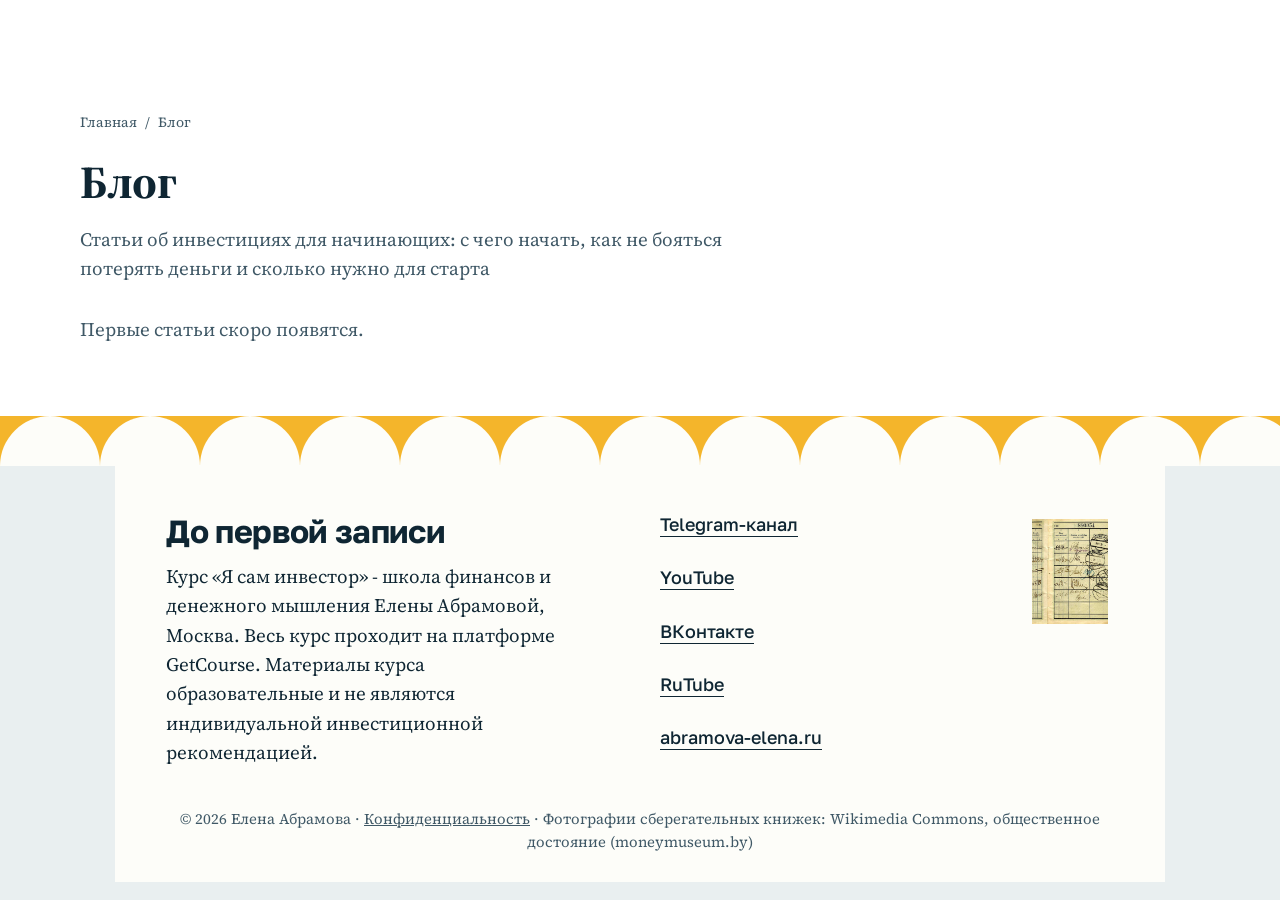
==== blog/index.html @ d952c11c "SEO-блог: установка, 3 статьи-черновика (инвестиции для начинающих) Co-Authored-By: Claude Sonnet 5." ====
<!DOCTYPE html>
<html lang="ru">
<head>
<meta charset="UTF-8">
<meta name="viewport" content="width=device-width, initial-scale=1.0">
<title>Блог - Я сам инвестор</title>
<meta name="description" content="Статьи об инвестициях для начинающих: с чего начать, как не бояться потерять деньги и сколько нужно для старта">
<link rel="canonical" href="https://investor.abramova-elena.ru/blog/">
<meta name="robots" content="index, follow, max-image-preview:large">
<meta property="og:type" content="website">
<meta property="og:title" content="Блог - Я сам инвестор">
<meta property="og:description" content="Статьи об инвестициях для начинающих: с чего начать, как не бояться потерять деньги и сколько нужно для старта">
<meta property="og:url" content="https://investor.abramova-elena.ru/blog/">
<meta property="og:locale" content="ru_RU">

<link rel="alternate" type="application/rss+xml" title="Я сам инвестор - блог" href="https://investor.abramova-elena.ru/feed.xml">
<meta name="theme-color" content="#e9eff0">
<link rel="icon" href="data:image/svg+xml,%3Csvg xmlns='http://www.w3.org/2000/svg' viewBox='0 0 32 32'%3E%3Ccircle cx='16' cy='16' r='13' fill='%23f4b52b' stroke='%230f2633' stroke-width='4'/%3E%3C/svg%3E">
<link rel="preconnect" href="https://fonts.googleapis.com">
<link rel="preconnect" href="https://fonts.gstatic.com" crossorigin>
<link href="https://fonts.googleapis.com/css2?family=Golos+Text:wght@500;700;800&family=Source+Serif+4:ital,wght@0,400;0,600;1,400&display=swap" rel="stylesheet">
<link rel="stylesheet" href="/styles.css">
<link rel="stylesheet" href="/blog/blog.css">
<link rel="stylesheet" href="/blog/blog.css">
<script type="application/ld+json">{"@context":"https://schema.org","@type":"Blog","name":"Блог - Я сам инвестор","url":"https://investor.abramova-elena.ru/blog/","blogPost":[]}</script>
</head>
<body class="b-page">
<header class="bar" id="bar">
  <a class="bar__mark" href="/#top">Елена Абрамова</a>
  <nav class="bar__nav" aria-label="Разделы">
    <a href="/#guide">Гайд</a><a href="/#calc">Расчёт</a><a href="/#content">Содержание</a><a href="/#program">Программа</a><a href="/#price">Тарифы</a><a href="/#faq">Вопросы</a>
  <!-- BLOGNAV:START --><!-- BLOGNAV:END --></nav>
  <a class="btn btn--sm" href="/#price">Выбрать тариф</a>
</header>
<main class="blog">

<section class="b-list">
  <nav class="b-crumbs" aria-label="Хлебные крошки"><a href="/">Главная</a><span>/</span><span>Блог</span></nav>
  <header class="b-head"><h1>Блог</h1><p class="b-lead">Статьи об инвестициях для начинающих: с чего начать, как не бояться потерять деньги и сколько нужно для старта</p></header>
  <p class="b-empty">Первые статьи скоро появятся.</p>
</section>
</main>
<footer class="foot">
  <svg class="scallop" aria-hidden="true" width="100%" height="50"><defs><pattern id="sc" width="100" height="50" patternUnits="userSpaceOnUse"><circle cx="50" cy="50" r="50" fill="#fdfdf9"/></pattern></defs><rect width="100%" height="50" fill="url(#sc)"/></svg>
  <div class="foot__panel">
    <div class="foot__msg">
      <p class="h3">До первой записи</p>
      <p>Курс «Я сам инвестор» - школа финансов и денежного мышления Елены Абрамовой, Москва. Весь курс проходит на платформе GetCourse. Материалы курса образовательные и не являются индивидуальной инвестиционной рекомендацией.</p>
    </div>
    <div class="foot__addr">
      <img class="foot__stamp" src="/assets/book-pko.jpg" width="88" height="117" alt="Печать на странице сберегательной книжки" loading="lazy">
      <a href="https://t.me/finance4us" target="_blank" rel="noopener">Telegram-канал</a>
      <a href="https://youtube.com/@Elena.Abramova" target="_blank" rel="noopener">YouTube</a>
      <a href="https://vk.com/id315182667" target="_blank" rel="noopener">ВКонтакте</a>
      <a href="https://rutube.ru/channel/36082141/" target="_blank" rel="noopener">RuTube</a>
      <a href="https://abramova-elena.ru/investor" target="_blank" rel="noopener">abramova-elena.ru</a>
    </div>
    <p class="foot__imprint">© 2026 Елена Абрамова · <a href="/privacy.html">Конфиденциальность</a> · Фотографии сберегательных книжек: Wikimedia Commons, общественное достояние (moneymuseum.by)</p>
  </div>
</footer>
<script src="/script.js" defer></script>

</body>
</html>
---- styles.css ----
:root{
  --ground:#e9eff0; --paper:#fdfdf9; --ink:#0f2633; --soft:#3f5866;
  --accent:#f4b52b; --mint:#cfe3da; --sky:#d5e4ee;
  --m:clamp(14px,1.6vw,24px);
  --f-head:'Golos Text',system-ui,sans-serif;
  --f-text:'Source Serif 4',Georgia,serif;
  --s-small:clamp(.875rem,.85rem + .1vw,.95rem);
  --s-body:clamp(1.0625rem,1rem + .25vw,1.1875rem);
  --s-lead:clamp(1.25rem,1.1rem + .7vw,1.625rem);
  --s-head:clamp(2rem,1.3rem + 3vw,3.75rem);
  --s-display:clamp(3rem,2rem + 5vw,6.5rem);
  --ease:cubic-bezier(.2,.7,.2,1);
}
*{box-sizing:border-box;margin:0}
html{scroll-behavior:smooth;scroll-padding-top:72px}
body{background:var(--ground);color:var(--ink);font:400 var(--s-body)/1.55 var(--f-text);-webkit-font-smoothing:antialiased;overflow-x:hidden}
img{display:block;max-width:100%}
a{color:inherit}
:focus-visible{outline:3px solid var(--ink);outline-offset:3px}
::selection{background:var(--accent);color:var(--ink)}
h1,h2,h3,.h2,.h3,.btn,.bar,.mark,.tier__price,.book__sum{font-family:var(--f-head)}
.wrap{padding:0 var(--m);max-width:1600px;margin:0 auto}
section{position:relative}
.h2{font-size:var(--s-head);font-weight:700;line-height:1.02;letter-spacing:-.03em;max-width:16ch}
.h3,h3{font-size:var(--s-lead);font-weight:700;line-height:1.15;letter-spacing:-.02em}
.lead{font-size:var(--s-lead);line-height:1.4;max-width:34ch}
.note{font-size:var(--s-small);color:var(--soft);max-width:62ch;line-height:1.5}

.btn,.bar-btn{display:inline-block;background:var(--accent);color:var(--ink);font-weight:700;font-size:1.0625rem;text-decoration:none;padding:16px 28px;border:0;cursor:pointer;transition:transform .25s var(--ease),background .25s;text-align:center}
.btn:hover,.bar-btn:hover{transform:translateY(-3px);background:#ffc94a}
.btn:active,.bar-btn:active{transform:translateY(0) scale(.98)}
.btn--sm{padding:10px 18px;font-size:1rem}
.bar-btn{width:100%;background:var(--ink);color:var(--paper);height:56px;font:700 1.0625rem var(--f-head)}
.bar-btn:hover{background:#1c4157}

/* sticky bar */
.bar{position:fixed;inset:0 0 auto 0;z-index:20;display:flex;align-items:center;gap:24px;padding:10px var(--m);background:var(--paper);transform:translateY(-110%);transition:transform .45s var(--ease)}
.bar.show{transform:none}
.bar__mark{font-weight:800;font-size:1.125rem;text-decoration:none;white-space:nowrap;margin-right:auto;flex-shrink:0}
.bar__nav{display:flex;gap:28px;min-width:0}
.bar__nav a{text-decoration:none;font:500 1rem var(--f-head);white-space:nowrap}
.bar__nav a:hover{text-decoration:underline;text-underline-offset:6px}

/* hero */
.hero{display:grid;grid-template-columns:1fr 1fr;gap:var(--m);padding:var(--m);min-height:100svh}
.hero__card{background:var(--paper);display:flex;flex-direction:column;overflow:hidden}
.band{display:flex;height:56px;overflow:hidden;flex-shrink:0}
.band i{flex:0 0 28px;background:var(--ink);transform-origin:top;transform:scaleY(1)}
.band i:nth-child(even){background:transparent}
.js .band i{transform:scaleY(0)}
.js.ready .band i{transform:scaleY(1);transition:transform .6s var(--ease);transition-delay:calc(var(--i)*28ms)}
.hero__body{flex:1;display:flex;flex-direction:column;align-items:center;justify-content:center;text-align:center;padding:48px clamp(20px,4vw,64px);gap:0}
.mark{font-size:1.375rem;font-weight:800;letter-spacing:-.01em;margin-bottom:72px}
.hero__title{font-size:var(--s-display);font-weight:800;line-height:.92;letter-spacing:-.04em;text-transform:uppercase;max-width:9ch;display:flex;flex-wrap:wrap;justify-content:center;gap:0 .22em}
.hero__title .w{display:inline-block;overflow:hidden;padding-bottom:.06em}
.hero__title .w>span{display:inline-block}
.js .hero__title .w>span{transform:translateY(110%)}
.js.ready .hero__title .w>span{transform:none;transition:transform .9s var(--ease);transition-delay:calc(.3s + var(--i)*.1s)}
.hero__lead{font-size:var(--s-lead);line-height:1.35;max-width:30ch;margin-top:32px}
.hero__facts{font:700 1.0625rem var(--f-head);margin:24px 0 28px}
.hero__links{display:flex;justify-content:center;flex-wrap:wrap;gap:8px 28px;padding:0 20px 28px}
.hero__links a{font:500 1rem var(--f-head);text-underline-offset:6px}
.js .hero__lead,.js .hero__facts,.js .hero .btn,.js .mark,.js .hero__links{opacity:0;transform:translateY(18px)}
.js.ready .hero__lead,.js.ready .hero__facts,.js.ready .hero .btn,.js.ready .mark,.js.ready .hero__links{opacity:1;transform:none;transition:opacity .8s var(--ease),transform .8s var(--ease),background .25s}
.js.ready .mark{transition-delay:.1s}.js.ready .hero__lead{transition-delay:.7s}.js.ready .hero__facts{transition-delay:.8s}.js.ready .hero .btn{transition-delay:.9s}.js.ready .hero__links{transition-delay:1s}
.hero__room{position:sticky;top:var(--m);height:calc(100svh - 2*var(--m));overflow:hidden;background:var(--mint)}
.slide{position:absolute;inset:0;width:100%;height:100%;object-fit:cover;opacity:0;transform:scale(1.05);transition:opacity 1.6s ease,transform 7s linear}
.slide.on{opacity:1;transform:scale(1.14)}

/* fears */
.field--mint{background:var(--mint)}
.field--sky{background:var(--sky)}
.fears{padding:clamp(96px,12vw,200px) 0}
.fears .h2{margin-bottom:clamp(56px,7vw,110px);max-width:20ch}
.fear{display:grid;grid-template-columns:5fr 6fr;gap:var(--m);padding:clamp(28px,4vw,56px) 0}
.fear h3{font-size:var(--s-head);line-height:1.02;letter-spacing:-.03em;max-width:14ch}
.fear p{font-size:var(--s-lead);line-height:1.4;max-width:46ch;align-self:center}
.fear a{text-underline-offset:5px;font-weight:600}

/* calc */
.calc{padding:clamp(96px,12vw,200px) 0}
.calc__grid{display:grid;grid-template-columns:5fr 7fr;gap:clamp(24px,4vw,72px);align-items:start}
.calc__intro .lead{margin:28px 0 40px}
.calc__form{display:grid;gap:28px}
.fld{display:grid;gap:8px;font:500 1rem var(--f-head)}
.fld input,.fld select{font:400 1.125rem var(--f-text);padding:12px 0;border:0;border-bottom:2px solid var(--ink);background:transparent;color:var(--ink);border-radius:0;width:100%}
.fld input:focus,.fld select:focus{outline:none;border-bottom-color:var(--accent);border-bottom-width:4px}
.rng{display:grid;grid-template-columns:1fr auto;gap:12px;font:500 1rem var(--f-head);align-items:baseline}
.rng output{font-weight:800;font-size:1.25rem}
.rng input{grid-column:1/-1}
input[type=range]{-webkit-appearance:none;appearance:none;width:100%;height:32px;background:transparent;cursor:pointer}
input[type=range]::-webkit-slider-runnable-track{height:8px;background:var(--ink)}
input[type=range]::-moz-range-track{height:8px;background:var(--ink)}
input[type=range]::-webkit-slider-thumb{-webkit-appearance:none;width:28px;height:28px;margin-top:-10px;background:var(--accent);border:4px solid var(--ink);border-radius:0;transition:transform .2s}
input[type=range]::-moz-range-thumb{width:20px;height:20px;background:var(--accent);border:4px solid var(--ink);border-radius:0}
input[type=range]:active::-webkit-slider-thumb{transform:scale(1.2)}
.book{background:var(--paper);padding:clamp(20px,3vw,44px);display:grid;gap:24px}
.book__top{display:flex;justify-content:space-between;gap:20px;align-items:flex-start}
.book__sum{font-size:var(--s-head);font-weight:800;letter-spacing:-.03em;line-height:1;font-variant-numeric:tabular-nums}
.book__txt{margin-top:12px;max-width:40ch;font-size:var(--s-body)}
.stamp{width:clamp(96px,11vw,150px);flex-shrink:0;color:var(--ink);transform:rotate(-12deg)}
.stamp.hit{animation:hit .7s var(--ease)}
@keyframes hit{0%{transform:rotate(-12deg) scale(1.5);opacity:.2}60%{transform:rotate(-8deg) scale(.94);opacity:1}100%{transform:rotate(-12deg) scale(1)}}
.ledger{width:100%;border-collapse:collapse;font-variant-numeric:tabular-nums;font-size:var(--s-body)}
.ledger caption{text-align:left;font:700 1.0625rem var(--f-head);padding-bottom:10px}
.ledger th{font:700 var(--s-small) var(--f-head);text-align:right;padding:10px 12px;border:2px solid var(--ink);background:var(--mint)}
.ledger th:first-child{text-align:left}
.ledger td{text-align:right;padding:9px 12px;border:1px solid var(--ink)}
.ledger td:first-child{text-align:left}
.ledger td:last-child{font-weight:600}
.ledger tr.new{animation:rowin .5s var(--ease) both;animation-delay:calc(var(--i)*40ms)}
@keyframes rowin{from{opacity:0;transform:translateX(-14px)}to{opacity:1;transform:none}}

/* program */
.program{padding:clamp(96px,12vw,200px) 0}
.program__head{display:flex;justify-content:space-between;align-items:flex-end;padding:0 var(--m);margin-bottom:32px;gap:20px}
.program .h2{max-width:none}
.program__btns{display:flex;gap:10px}
.sq{width:52px;height:52px;background:var(--ink);color:var(--paper);border:0;font:700 1.5rem var(--f-head);cursor:pointer;transition:transform .2s,background .2s}
.sq:hover{background:#1c4157;transform:translateY(-2px)}
.prog{margin:0 var(--m) 48px;height:6px;background:rgba(15,38,51,.2)}
.prog span{display:block;height:100%;width:20%;background:var(--ink);transition:margin .15s linear}
.track{list-style:none;padding:0 var(--m);display:flex;gap:32px;overflow-x:auto;scroll-snap-type:x mandatory;scroll-padding-inline:var(--m);scrollbar-width:none;cursor:grab;align-items:flex-start}
.track::-webkit-scrollbar{display:none}
.track li{flex:0 0 clamp(250px,24vw,340px);scroll-snap-align:start;display:flex;flex-direction:column}
.track h3{margin-bottom:12px}
.track p{font-size:var(--s-body);line-height:1.5;min-height:9em}
.track li::after{content:"";order:2;height:var(--gap)}
.track .ph{order:3;aspect-ratio:4/5;overflow:hidden;background:var(--paper)}
.track li p{order:1}.track li h3{order:0}
.ph img,.faq__tall img,.faq__sq img,.about__pic img{width:100%;height:100%;object-fit:cover}
.ph img{transform:scale(var(--z));transform-origin:var(--ox) var(--oy);transition:transform 1.2s var(--ease)}
.track li:hover .ph img{transform:scale(calc(var(--z)*1.08))}

/* about */
.about{padding:clamp(96px,12vw,200px) 0}
.about__grid{display:grid;grid-template-columns:5fr 7fr;gap:clamp(24px,4vw,72px);align-items:start}
.about__pic{margin-top:48px;aspect-ratio:2/3;overflow:hidden;max-width:520px}
.about__pic img{object-position:50% 30%}
.sheet{background:var(--paper);padding:clamp(28px,4.5vw,64px) clamp(24px,4.5vw,64px) 0;max-width:720px;justify-self:end;width:100%}
.sheet p{font-size:var(--s-body);line-height:1.6;margin-bottom:1.2em}
.sheet .sign{margin:2em 0 40px;font-size:var(--s-lead)}
.sign em{display:block}.sign span{font:500 var(--s-small) var(--f-head);color:var(--soft)}
.tear{display:flex;justify-content:space-between;align-items:center;gap:16px;flex-wrap:wrap;margin:0 calc(-1*clamp(24px,4.5vw,64px));padding:24px clamp(24px,4.5vw,64px);background:var(--accent);font:700 1.0625rem var(--f-head)}
.tear .btn{background:var(--ink);color:var(--paper)}

/* price */
.price{padding:clamp(96px,12vw,200px) 0}
.price__grid{display:grid;grid-template-columns:4fr 8fr;gap:clamp(24px,4vw,72px);align-items:start}
.price__head{position:sticky;top:96px}
.price__head .lead{margin-top:24px}
.menu{display:grid;gap:var(--m)}
.tier{background:var(--paper);padding:clamp(24px,3.4vw,48px);display:grid;gap:16px;transition:transform .35s var(--ease)}
.tier:hover{transform:translateY(-4px)}
.tier__top{display:flex;justify-content:space-between;align-items:baseline;gap:16px;flex-wrap:wrap}
.tier__top h3{font-size:var(--s-head);letter-spacing:-.03em}
.tier__price{font-size:var(--s-lead);font-weight:800;font-variant-numeric:tabular-nums}
.tier__sub{color:var(--soft);font-size:var(--s-body)}
.tier ul{list-style:none;padding:0;display:grid;gap:14px;margin:8px 0 12px;columns:2;column-gap:48px;display:block}
.tier li{break-inside:avoid;margin-bottom:16px;padding-left:22px;position:relative;line-height:1.4}
.tier li::before{content:"";position:absolute;left:0;top:.5em;width:10px;height:10px;background:var(--accent);border-radius:50%}
.tier .btn{justify-self:start}

/* faq */
.faq{padding:clamp(96px,12vw,200px) 0 clamp(96px,10vw,160px)}
.faq__grid{display:grid;grid-template-columns:7fr 5fr;gap:clamp(24px,4vw,72px)}
.facts{font:500 var(--s-body)/1.7 var(--f-head);margin:32px 0 40px}
.qa{display:grid;gap:28px;margin-bottom:40px}
.qa summary{font:700 var(--s-lead) var(--f-head);letter-spacing:-.02em;line-height:1.2;cursor:pointer;list-style:none;display:flex;justify-content:space-between;gap:20px;align-items:center;min-height:44px}
.qa summary::-webkit-details-marker{display:none}
.qa summary::after{content:"";flex:0 0 12px;height:12px;border-right:3px solid var(--ink);border-bottom:3px solid var(--ink);transform:rotate(45deg);transition:transform .3s var(--ease);margin-right:6px}
.qa details[open] summary::after{transform:rotate(225deg)}
.qa details p{font-size:var(--s-body);color:var(--soft);max-width:52ch;margin-top:12px;animation:fade .5s var(--ease)}
@keyframes fade{from{opacity:0;transform:translateY(-6px)}}
.faq__pics{position:relative;align-self:stretch}
.faq__tall{position:absolute;inset:calc(-1*clamp(96px,12vw,200px)) 0 80px 0;overflow:hidden}
.faq__tall img{object-position:20% 30%}
.faq__sq{position:absolute;left:-40px;bottom:0;width:38%;aspect-ratio:1;overflow:hidden;background:var(--paper);border:8px solid var(--paper)}

/* cta */
.cta{background:var(--accent);min-height:80svh;overflow:hidden;padding-top:clamp(64px,8vw,120px)}
.cta__grid{display:grid;grid-template-columns:5fr 7fr;gap:clamp(24px,4vw,72px);padding:0 var(--m);align-items:start;max-width:1600px;margin:0 auto}
.cta__text{font:700 var(--s-lead)/1.3 var(--f-head);letter-spacing:-.02em;max-width:22ch;align-self:end;padding-top:20vh}
.card{background:var(--paper);padding:clamp(24px,3.4vw,48px);transform:rotate(1.6deg);max-width:640px;width:100%;justify-self:end;margin-bottom:-60px;display:grid;gap:20px}
.card form{display:grid;gap:20px}
.card .h3{font-size:2rem}

/* footer */
.foot{background:var(--ground);padding-top:0}
.scallop{display:block;margin-top:-1px;background:var(--accent);height:50px}
.foot__panel{background:var(--paper);margin:0 clamp(var(--m),9vw,140px);padding:48px clamp(24px,4vw,64px) 28px;display:grid;grid-template-columns:1fr 1fr;gap:40px;position:relative;margin-top:-1px}
.foot{padding-bottom:0}
.foot__msg p+p{margin-top:12px;max-width:40ch}
.foot__msg .h3{font-size:2rem}
.foot__addr{display:grid;gap:12px;font:500 1.125rem var(--f-head);justify-items:start;position:relative;padding-right:110px}
.foot__addr a{text-underline-offset:5px}
.foot__stamp{position:absolute;top:0;right:0;width:88px;height:117px;object-fit:cover;object-position:85% 40%;border:6px solid var(--paper);outline:0;background:var(--paper)}
.foot__imprint{grid-column:1/-1;text-align:center;font-size:var(--s-small);color:var(--soft)}

/* reveal */
.js [data-r]{opacity:0;transform:translateY(28px)}
.js [data-r].in{opacity:1;transform:none;transition:opacity .9s var(--ease),transform .9s var(--ease);transition-delay:var(--d,0s)}
.js .tier[data-r].in{transition:opacity .9s var(--ease),transform .35s var(--ease)}

@media(max-width:1100px){.bar__nav{display:none}}
@media(max-width:900px){
  .hero{grid-template-columns:1fr;min-height:0;display:flex;flex-direction:column}
  .hero__room{order:-1;position:relative;top:0;height:48svh}
  .hero__card{margin-top:-24px;position:relative;z-index:2;margin-inline:0}
  .mark{margin-bottom:40px}
  .fear,.calc__grid,.about__grid,.price__grid,.faq__grid,.cta__grid,.foot__panel{grid-template-columns:1fr}
  .price__head{position:static}
  .tier ul{columns:1}
  .sheet{justify-self:stretch}
  .faq__pics{height:90vw;order:-1;margin:0 calc(-1*var(--m))}
  .faq__tall{inset:calc(-1*clamp(96px,12vw,200px)) 0 60px 0}
  .faq__sq{left:auto;right:var(--m);bottom:0;width:38%}
  .cta__text{padding-top:0;max-width:none}
  .card{justify-self:stretch;transform:rotate(1deg);margin-top:16px}
  .foot__addr{padding-right:0;padding-top:110px}
  .program__btns{display:none}
  .track li{flex-basis:72vw}
  .track{gap:16px}
}
@media(max-width:560px){.bar .btn{display:none}.hero__title{max-width:none}}
@media(prefers-reduced-motion:reduce){
  *{animation:none!important;transition:none!important}
  html{scroll-behavior:auto}
  .js [data-r],.js .band i,.js .hero__title .w>span,.js .hero__lead,.js .hero__facts,.js .hero .btn,.js .mark,.js .hero__links{opacity:1!important;transform:none!important}
  .slide.on{transform:none}
}

/* content */
.content{padding:clamp(96px,12vw,200px) 0 0}
.content__grid{display:grid;grid-template-columns:5fr 7fr;gap:clamp(24px,4vw,72px);align-items:start}
.content__head{position:sticky;top:96px}
.content__head .lead{margin:24px 0 40px}
.bonus{background:var(--accent);padding:clamp(20px,2.6vw,36px)}
.bonus ul{list-style:none;padding:0;margin-top:14px;display:grid;gap:8px;font-size:var(--s-body)}
.bonus li{padding-left:22px;position:relative;line-height:1.35}
.bonus li::before{content:"";position:absolute;left:0;top:.5em;width:10px;height:10px;background:var(--ink)}
.lessons{display:grid;gap:clamp(32px,4vw,56px)}
.lessons__group h3{font-size:var(--s-lead);margin-bottom:20px}
.les{list-style:none;padding:0;display:grid;gap:0}
.les li{display:grid;grid-template-columns:64px 1fr;gap:12px;background:var(--paper);padding:14px 20px;margin-bottom:6px;transition:transform .3s var(--ease),background .3s;line-height:1.35}
.les li:hover{transform:translateX(8px);background:var(--mint)}
.les b{font:800 1.125rem var(--f-head);font-variant-numeric:tabular-nums}
.result{font-size:var(--s-lead);line-height:1.4;max-width:40ch}
.book__txt b{font-weight:800}
.tier--rass{background:var(--accent)}
.tier--rass .tier__sub{color:var(--ink)}
.tier--rass li::before{background:var(--ink)}
.tier--rass .btn{background:var(--ink);color:var(--paper)}
.tier--rass h3{font-size:var(--s-lead)}
@media(max-width:900px){.content__grid{grid-template-columns:1fr}.content__head{position:static}.les li{grid-template-columns:52px 1fr;padding:12px 14px}}

/* guide */
.guide{padding:clamp(72px,9vw,150px) 0}
.guide__grid{display:grid;grid-template-columns:7fr 5fr;gap:clamp(24px,4vw,72px);align-items:center}
.guide .lead{margin-top:24px}
.guide__btns{display:grid;gap:14px;justify-items:start}
.btn--ink{background:var(--ink);color:var(--paper)}
.btn--ink:hover{background:#1c4157}
@media(max-width:900px){.guide__grid{grid-template-columns:1fr}}

/* consent + cookie */
.agree{display:grid;grid-template-columns:22px 1fr;gap:12px;align-items:start;font:400 var(--s-small)/1.45 var(--f-text);color:var(--soft)}
.agree input{width:22px;height:22px;margin:2px 0 0;accent-color:var(--ink)}
.cookie{position:fixed;left:var(--m);right:var(--m);bottom:var(--m);z-index:40;max-width:720px;display:flex;gap:16px;align-items:center;background:var(--paper);color:var(--ink);padding:14px 18px;border:2px solid var(--ink);font-size:var(--s-small);line-height:1.45}
.cookie[hidden]{display:none}
.cookie p{flex:1}
@media (max-width:600px){.cookie{flex-direction:column;align-items:stretch}.cookie .btn{width:100%}}
---- blog/blog.css ----
/* Стили блога. Цвета берутся из палитры сайта: install.mjs прописывает --b-* в blog.config.json (theme). */
:root { --b-bg: #fff; --b-surface: #fff; --b-ink: #18181b; --b-text: #2b2b30; --b-soft: #6b6b73; --b-line: #e5e5e5; --b-accent: #2563eb; --b-accent-soft: #eef3ff; --b-radius: 16px; }
.blog { padding: 112px 0 72px; background: var(--b-bg); color: var(--b-text); }
.blog > section, .blog > article { width: 100%; max-width: 1160px; margin: 0 auto; padding: 0 20px; }
.b-crumbs { display: flex; gap: 8px; flex-wrap: wrap; font-size: 14px; color: var(--b-soft); margin-bottom: 22px; }
.b-crumbs a { color: var(--b-soft); text-decoration: none; }
.b-crumbs a:hover { color: var(--b-accent); }
.b-meta { display: flex; flex-wrap: wrap; align-items: center; gap: 6px 14px; font-size: 14px; color: var(--b-soft); }
.b-chip { display: inline-block; padding: 3px 12px; border-radius: 999px; background: var(--b-accent-soft); color: var(--b-accent); font-weight: 600; font-size: 13px; }
.b-head h1 { font-family: var(--ff-head, inherit); color: var(--b-ink); font-size: clamp(28px, 4.4vw, 46px); line-height: 1.15; margin: 14px 0 16px; letter-spacing: -0.01em; }
.b-lead { font-size: 19px; line-height: 1.55; color: var(--b-soft); max-width: 720px; }
.b-author { margin-top: 14px; font-size: 14px; color: var(--b-soft); }

/* Статья */
.b-article { max-width: 780px !important; }
.b-cover { margin: 28px 0 8px; border-radius: var(--b-radius); overflow: hidden; }
.b-cover img { display: block; width: 100%; height: auto; }
.b-toc { margin: 28px 0; padding: 20px 24px; border: 1px solid var(--b-line); border-radius: var(--b-radius); background: var(--b-surface); }
.b-toc ol { list-style: none; margin: 10px 0 0; padding: 0; }
.b-toc li + li { margin-top: 6px; }
.b-toc a { color: var(--b-text); text-decoration: none; }
.b-toc a:hover { color: var(--b-accent); }
.b-content { font-size: 18px; line-height: 1.75; margin-top: 28px; }
.b-content h2 { font-family: var(--ff-head, inherit); color: var(--b-ink); font-size: clamp(24px, 3vw, 31px); line-height: 1.25; margin: 2em 0 .6em; scroll-margin-top: 100px; }
.b-content h3 { font-family: var(--ff-head, inherit); color: var(--b-ink); font-size: 22px; margin: 1.6em 0 .5em; scroll-margin-top: 100px; }
.b-content p { margin: 0 0 1.1em; }
.b-content ul, .b-content ol { margin: 0 0 1.2em; padding-left: 1.4em; }
.b-content ul { list-style: disc; }
.b-content ol { list-style: decimal; }
.b-content li + li { margin-top: 8px; }
.b-content li::marker { color: var(--b-accent); }
.b-content a { color: var(--b-accent); text-decoration: underline; text-underline-offset: 3px; }
.b-content img { max-width: 100%; height: auto; border-radius: 12px; margin: 8px 0; }
.b-content hr { border: 0; border-top: 1px solid var(--b-line); margin: 2em 0; }
.b-content blockquote { margin: 1.4em 0; padding: 16px 22px; border-left: 4px solid var(--b-accent); background: var(--b-accent-soft); border-radius: 0 12px 12px 0; }
.b-content blockquote p:last-child { margin-bottom: 0; }
.b-content code { background: var(--b-accent-soft); padding: 2px 6px; border-radius: 6px; font-size: .92em; }
.b-content pre { overflow-x: auto; padding: 16px; border-radius: 12px; background: var(--b-accent-soft); margin: 0 0 1.2em; }
.b-table { overflow-x: auto; margin: 1.4em 0; border: 1px solid var(--b-line); border-radius: 12px; }
.b-table table { width: 100%; border-collapse: collapse; font-size: 16px; line-height: 1.5; }
.b-table th, .b-table td { padding: 12px 16px; text-align: left; border-bottom: 1px solid var(--b-line); vertical-align: top; }
.b-table th { background: var(--b-accent-soft); color: var(--b-ink); font-weight: 600; white-space: nowrap; }
.b-table tr:last-child td { border-bottom: 0; }

.b-faq { margin-top: 44px; }
.b-faq h2 { font-family: var(--ff-head, inherit); color: var(--b-ink); font-size: 28px; margin-bottom: 16px; }
.b-faq details { border: 1px solid var(--b-line); border-radius: 12px; background: var(--b-surface); margin-bottom: 10px; padding: 0 20px; }
.b-faq summary { cursor: pointer; padding: 16px 0; font-weight: 600; color: var(--b-ink); list-style: none; display: flex; justify-content: space-between; gap: 16px; }
.b-faq summary::-webkit-details-marker { display: none; }
.b-faq summary::after { content: '+'; color: var(--b-accent); font-size: 22px; line-height: 1; }
.b-faq details[open] summary::after { content: '−'; }
.b-faq details p { padding: 0 0 18px; color: var(--b-text); line-height: 1.65; }
.b-disclaimer { margin-top: 32px; font-size: 14px; line-height: 1.55; color: var(--b-soft); padding-top: 16px; border-top: 1px solid var(--b-line); }
.b-cta { margin-top: 40px; padding: 32px; border-radius: var(--b-radius); background: var(--b-accent-soft); border: 1px solid var(--b-line); text-align: left; }
.b-cta h2 { font-family: var(--ff-head, inherit); color: var(--b-ink); font-size: 26px; margin-bottom: 8px; }
.b-cta p { margin-bottom: 18px; color: var(--b-text); max-width: 560px; }
.b-cta__btn { display: inline-flex; }
.b-preview { margin: 0 0 22px; padding: 12px 16px; border-radius: 12px; background: #fff4d6; color: #6b4e00; font-size: 14px; border: 1px solid #f0d98a; }

/* Карточки */
.b-grid { display: grid; grid-template-columns: repeat(3, 1fr); gap: 24px; margin-top: 32px; }
.b-card { display: flex; flex-direction: column; background: var(--b-surface); border: 1px solid var(--b-line); border-radius: var(--b-radius); overflow: hidden; transition: transform .2s, box-shadow .2s; }
.b-card:hover { transform: translateY(-3px); box-shadow: 0 16px 36px rgba(20, 20, 30, .09); }
.b-card__img { display: block; aspect-ratio: 16 / 10; overflow: hidden; background: var(--b-accent-soft); }
.b-card__img img { width: 100%; height: 100%; object-fit: cover; display: block; }
.b-card__body { display: flex; flex-direction: column; gap: 10px; padding: 22px; flex: 1; }
.b-card h3 { font-family: var(--ff-head, inherit); font-size: 20px; line-height: 1.3; margin: 0; }
.b-card h3 a { color: var(--b-ink); text-decoration: none; }
.b-card h3 a:hover { color: var(--b-accent); }
.b-card p { color: var(--b-soft); font-size: 15px; line-height: 1.55; margin: 0; }
.b-more { margin-top: auto; padding-top: 6px; color: var(--b-accent); font-weight: 600; text-decoration: none; }
.b-more::after { content: ' →'; }
.b-related { margin-top: 72px !important; }
.b-related h2, .b-home h2 { font-family: var(--ff-head, inherit); color: var(--b-ink); font-size: clamp(26px, 3.4vw, 36px); }
.b-empty { margin-top: 32px; color: var(--b-soft); }

/* Блок на главной */
.b-home { padding: 88px 0; background: var(--b-bg); }
.b-home .container { max-width: 1160px; margin: 0 auto; padding: 0 20px; }
.b-home__head { display: flex; justify-content: space-between; align-items: flex-end; gap: 16px; flex-wrap: wrap; }
.b-home .b-more { margin-top: 0; }

@media (max-width: 960px) { .b-grid { grid-template-columns: repeat(2, 1fr); } }
@media (max-width: 640px) {
  .blog { padding: 92px 0 48px; }
  .b-grid { grid-template-columns: 1fr; gap: 18px; }
  .b-content { font-size: 17px; }
  .b-lead { font-size: 17px; }
  .b-cta { padding: 24px 20px; }
  .b-home { padding: 56px 0; }
}

/* тема сайта */
:root{--b-accent:var(--accent);--b-ink:var(--ink);--b-soft:var(--soft);--b-accent-soft:color-mix(in srgb, var(--accent) 10%, #ffffff)}
---- blog/blog.css ----
/* Стили блога. Цвета берутся из палитры сайта: install.mjs прописывает --b-* в blog.config.json (theme). */
:root { --b-bg: #fff; --b-surface: #fff; --b-ink: #18181b; --b-text: #2b2b30; --b-soft: #6b6b73; --b-line: #e5e5e5; --b-accent: #2563eb; --b-accent-soft: #eef3ff; --b-radius: 16px; }
.blog { padding: 112px 0 72px; background: var(--b-bg); color: var(--b-text); }
.blog > section, .blog > article { width: 100%; max-width: 1160px; margin: 0 auto; padding: 0 20px; }
.b-crumbs { display: flex; gap: 8px; flex-wrap: wrap; font-size: 14px; color: var(--b-soft); margin-bottom: 22px; }
.b-crumbs a { color: var(--b-soft); text-decoration: none; }
.b-crumbs a:hover { color: var(--b-accent); }
.b-meta { display: flex; flex-wrap: wrap; align-items: center; gap: 6px 14px; font-size: 14px; color: var(--b-soft); }
.b-chip { display: inline-block; padding: 3px 12px; border-radius: 999px; background: var(--b-accent-soft); color: var(--b-accent); font-weight: 600; font-size: 13px; }
.b-head h1 { font-family: var(--ff-head, inherit); color: var(--b-ink); font-size: clamp(28px, 4.4vw, 46px); line-height: 1.15; margin: 14px 0 16px; letter-spacing: -0.01em; }
.b-lead { font-size: 19px; line-height: 1.55; color: var(--b-soft); max-width: 720px; }
.b-author { margin-top: 14px; font-size: 14px; color: var(--b-soft); }

/* Статья */
.b-article { max-width: 780px !important; }
.b-cover { margin: 28px 0 8px; border-radius: var(--b-radius); overflow: hidden; }
.b-cover img { display: block; width: 100%; height: auto; }
.b-toc { margin: 28px 0; padding: 20px 24px; border: 1px solid var(--b-line); border-radius: var(--b-radius); background: var(--b-surface); }
.b-toc ol { list-style: none; margin: 10px 0 0; padding: 0; }
.b-toc li + li { margin-top: 6px; }
.b-toc a { color: var(--b-text); text-decoration: none; }
.b-toc a:hover { color: var(--b-accent); }
.b-content { font-size: 18px; line-height: 1.75; margin-top: 28px; }
.b-content h2 { font-family: var(--ff-head, inherit); color: var(--b-ink); font-size: clamp(24px, 3vw, 31px); line-height: 1.25; margin: 2em 0 .6em; scroll-margin-top: 100px; }
.b-content h3 { font-family: var(--ff-head, inherit); color: var(--b-ink); font-size: 22px; margin: 1.6em 0 .5em; scroll-margin-top: 100px; }
.b-content p { margin: 0 0 1.1em; }
.b-content ul, .b-content ol { margin: 0 0 1.2em; padding-left: 1.4em; }
.b-content ul { list-style: disc; }
.b-content ol { list-style: decimal; }
.b-content li + li { margin-top: 8px; }
.b-content li::marker { color: var(--b-accent); }
.b-content a { color: var(--b-accent); text-decoration: underline; text-underline-offset: 3px; }
.b-content img { max-width: 100%; height: auto; border-radius: 12px; margin: 8px 0; }
.b-content hr { border: 0; border-top: 1px solid var(--b-line); margin: 2em 0; }
.b-content blockquote { margin: 1.4em 0; padding: 16px 22px; border-left: 4px solid var(--b-accent); background: var(--b-accent-soft); border-radius: 0 12px 12px 0; }
.b-content blockquote p:last-child { margin-bottom: 0; }
.b-content code { background: var(--b-accent-soft); padding: 2px 6px; border-radius: 6px; font-size: .92em; }
.b-content pre { overflow-x: auto; padding: 16px; border-radius: 12px; background: var(--b-accent-soft); margin: 0 0 1.2em; }
.b-table { overflow-x: auto; margin: 1.4em 0; border: 1px solid var(--b-line); border-radius: 12px; }
.b-table table { width: 100%; border-collapse: collapse; font-size: 16px; line-height: 1.5; }
.b-table th, .b-table td { padding: 12px 16px; text-align: left; border-bottom: 1px solid var(--b-line); vertical-align: top; }
.b-table th { background: var(--b-accent-soft); color: var(--b-ink); font-weight: 600; white-space: nowrap; }
.b-table tr:last-child td { border-bottom: 0; }

.b-faq { margin-top: 44px; }
.b-faq h2 { font-family: var(--ff-head, inherit); color: var(--b-ink); font-size: 28px; margin-bottom: 16px; }
.b-faq details { border: 1px solid var(--b-line); border-radius: 12px; background: var(--b-surface); margin-bottom: 10px; padding: 0 20px; }
.b-faq summary { cursor: pointer; padding: 16px 0; font-weight: 600; color: var(--b-ink); list-style: none; display: flex; justify-content: space-between; gap: 16px; }
.b-faq summary::-webkit-details-marker { display: none; }
.b-faq summary::after { content: '+'; color: var(--b-accent); font-size: 22px; line-height: 1; }
.b-faq details[open] summary::after { content: '−'; }
.b-faq details p { padding: 0 0 18px; color: var(--b-text); line-height: 1.65; }
.b-disclaimer { margin-top: 32px; font-size: 14px; line-height: 1.55; color: var(--b-soft); padding-top: 16px; border-top: 1px solid var(--b-line); }
.b-cta { margin-top: 40px; padding: 32px; border-radius: var(--b-radius); background: var(--b-accent-soft); border: 1px solid var(--b-line); text-align: left; }
.b-cta h2 { font-family: var(--ff-head, inherit); color: var(--b-ink); font-size: 26px; margin-bottom: 8px; }
.b-cta p { margin-bottom: 18px; color: var(--b-text); max-width: 560px; }
.b-cta__btn { display: inline-flex; }
.b-preview { margin: 0 0 22px; padding: 12px 16px; border-radius: 12px; background: #fff4d6; color: #6b4e00; font-size: 14px; border: 1px solid #f0d98a; }

/* Карточки */
.b-grid { display: grid; grid-template-columns: repeat(3, 1fr); gap: 24px; margin-top: 32px; }
.b-card { display: flex; flex-direction: column; background: var(--b-surface); border: 1px solid var(--b-line); border-radius: var(--b-radius); overflow: hidden; transition: transform .2s, box-shadow .2s; }
.b-card:hover { transform: translateY(-3px); box-shadow: 0 16px 36px rgba(20, 20, 30, .09); }
.b-card__img { display: block; aspect-ratio: 16 / 10; overflow: hidden; background: var(--b-accent-soft); }
.b-card__img img { width: 100%; height: 100%; object-fit: cover; display: block; }
.b-card__body { display: flex; flex-direction: column; gap: 10px; padding: 22px; flex: 1; }
.b-card h3 { font-family: var(--ff-head, inherit); font-size: 20px; line-height: 1.3; margin: 0; }
.b-card h3 a { color: var(--b-ink); text-decoration: none; }
.b-card h3 a:hover { color: var(--b-accent); }
.b-card p { color: var(--b-soft); font-size: 15px; line-height: 1.55; margin: 0; }
.b-more { margin-top: auto; padding-top: 6px; color: var(--b-accent); font-weight: 600; text-decoration: none; }
.b-more::after { content: ' →'; }
.b-related { margin-top: 72px !important; }
.b-related h2, .b-home h2 { font-family: var(--ff-head, inherit); color: var(--b-ink); font-size: clamp(26px, 3.4vw, 36px); }
.b-empty { margin-top: 32px; color: var(--b-soft); }

/* Блок на главной */
.b-home { padding: 88px 0; background: var(--b-bg); }
.b-home .container { max-width: 1160px; margin: 0 auto; padding: 0 20px; }
.b-home__head { display: flex; justify-content: space-between; align-items: flex-end; gap: 16px; flex-wrap: wrap; }
.b-home .b-more { margin-top: 0; }

@media (max-width: 960px) { .b-grid { grid-template-columns: repeat(2, 1fr); } }
@media (max-width: 640px) {
  .blog { padding: 92px 0 48px; }
  .b-grid { grid-template-columns: 1fr; gap: 18px; }
  .b-content { font-size: 17px; }
  .b-lead { font-size: 17px; }
  .b-cta { padding: 24px 20px; }
  .b-home { padding: 56px 0; }
}

/* тема сайта */
:root{--b-accent:var(--accent);--b-ink:var(--ink);--b-soft:var(--soft);--b-accent-soft:color-mix(in srgb, var(--accent) 10%, #ffffff)}
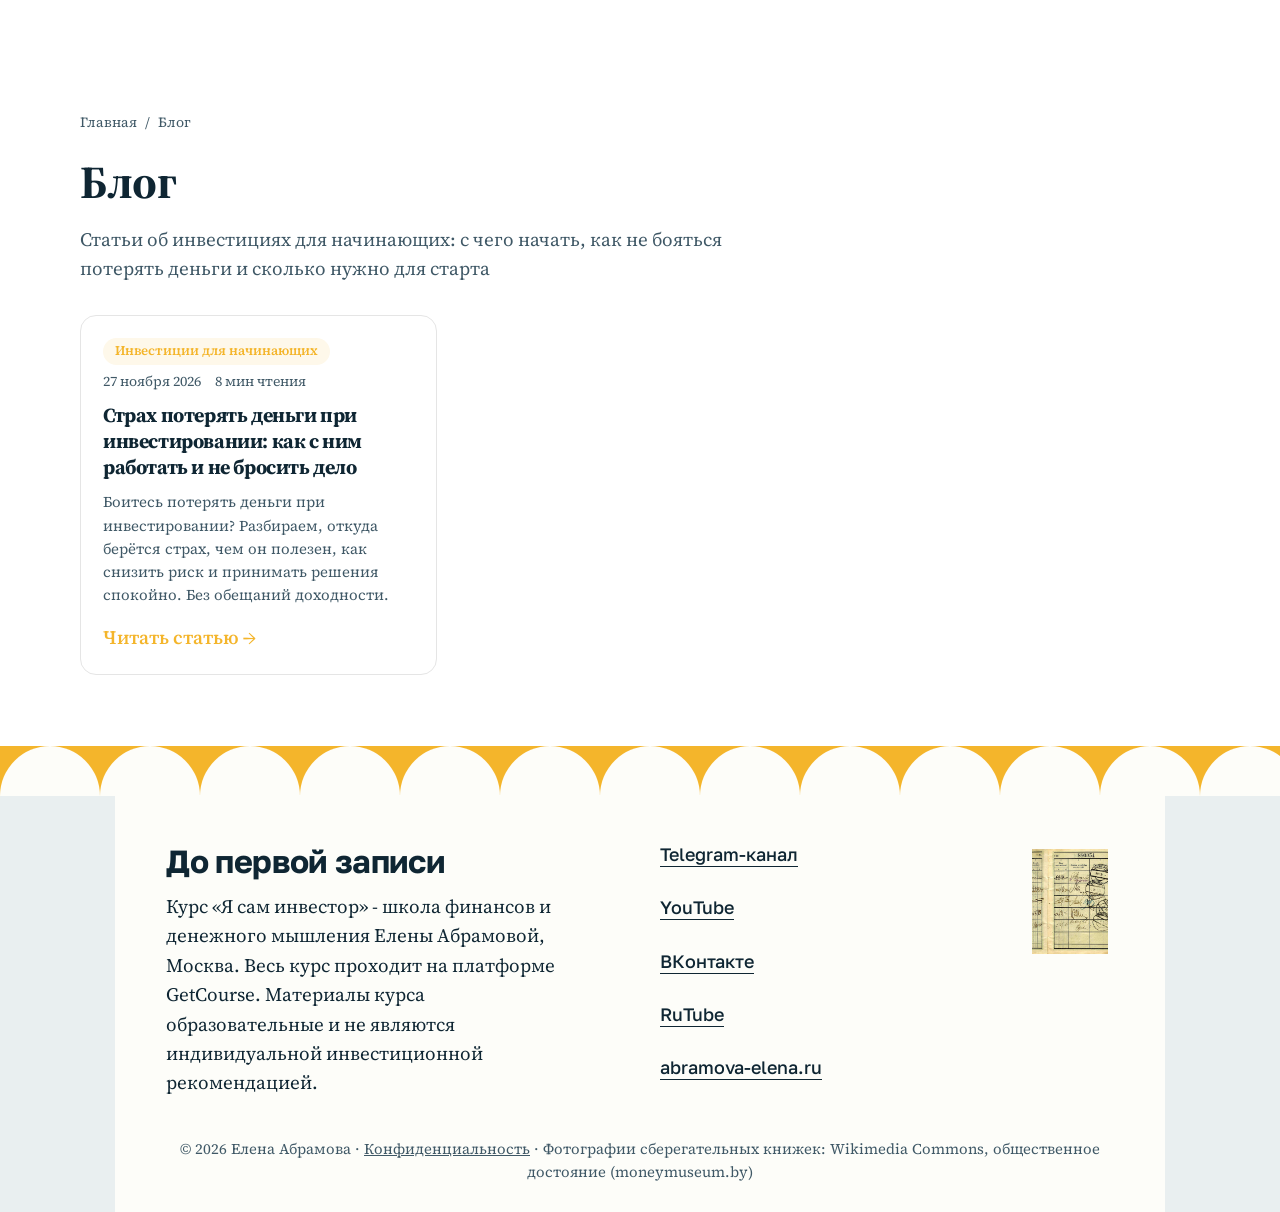
==== commit c9e139f0: "blog: автообновление" ====
--- a/blog/index.html
+++ b/blog/index.html
@@ -22,14 +22,14 @@
 <link rel="stylesheet" href="/styles.css">
 <link rel="stylesheet" href="/blog/blog.css">
 <link rel="stylesheet" href="/blog/blog.css">
-<script type="application/ld+json">{"@context":"https://schema.org","@type":"Blog","name":"Блог - Я сам инвестор","url":"https://investor.abramova-elena.ru/blog/","blogPost":[]}</script>
+<script type="application/ld+json">{"@context":"https://schema.org","@type":"Blog","name":"Блог - Я сам инвестор","url":"https://investor.abramova-elena.ru/blog/","blogPost":[{"@type":"BlogPosting","headline":"Страх потерять деньги при инвестировании: как с ним работать и не бросить дело","url":"https://investor.abramova-elena.ru/blog/strah-poteryat-dengi-pri-investirovanii/","datePublished":"2026-11-27"}]}</script>
 </head>
 <body class="b-page">
 <header class="bar" id="bar">
   <a class="bar__mark" href="/#top">Елена Абрамова</a>
   <nav class="bar__nav" aria-label="Разделы">
     <a href="/#guide">Гайд</a><a href="/#calc">Расчёт</a><a href="/#content">Содержание</a><a href="/#program">Программа</a><a href="/#price">Тарифы</a><a href="/#faq">Вопросы</a>
-  <!-- BLOGNAV:START --><!-- BLOGNAV:END --></nav>
+  <!-- BLOGNAV:START --><a href="/blog/">Блог</a><!-- BLOGNAV:END --></nav>
   <a class="btn btn--sm" href="/#price">Выбрать тариф</a>
 </header>
 <main class="blog">
@@ -37,7 +37,15 @@
 <section class="b-list">
   <nav class="b-crumbs" aria-label="Хлебные крошки"><a href="/">Главная</a><span>/</span><span>Блог</span></nav>
   <header class="b-head"><h1>Блог</h1><p class="b-lead">Статьи об инвестициях для начинающих: с чего начать, как не бояться потерять деньги и сколько нужно для старта</p></header>
-  <p class="b-empty">Первые статьи скоро появятся.</p>
+  <div class="b-grid"><article class="b-card">
+  
+  <div class="b-card__body">
+    <div class="b-meta"><span class="b-chip">Инвестиции для начинающих</span><time datetime="2026-11-27">27 ноября 2026</time><span>8 мин чтения</span></div>
+    <h3><a href="/blog/strah-poteryat-dengi-pri-investirovanii/">Страх потерять деньги при инвестировании: как с ним работать и не бросить дело</a></h3>
+    <p>Боитесь потерять деньги при инвестировании? Разбираем, откуда берётся страх, чем он полезен, как снизить риск и принимать решения спокойно. Без обещаний доходности.</p>
+    <a class="b-more" href="/blog/strah-poteryat-dengi-pri-investirovanii/">Читать статью</a>
+  </div>
+</article></div>
 </section>
 </main>
 <footer class="foot">
